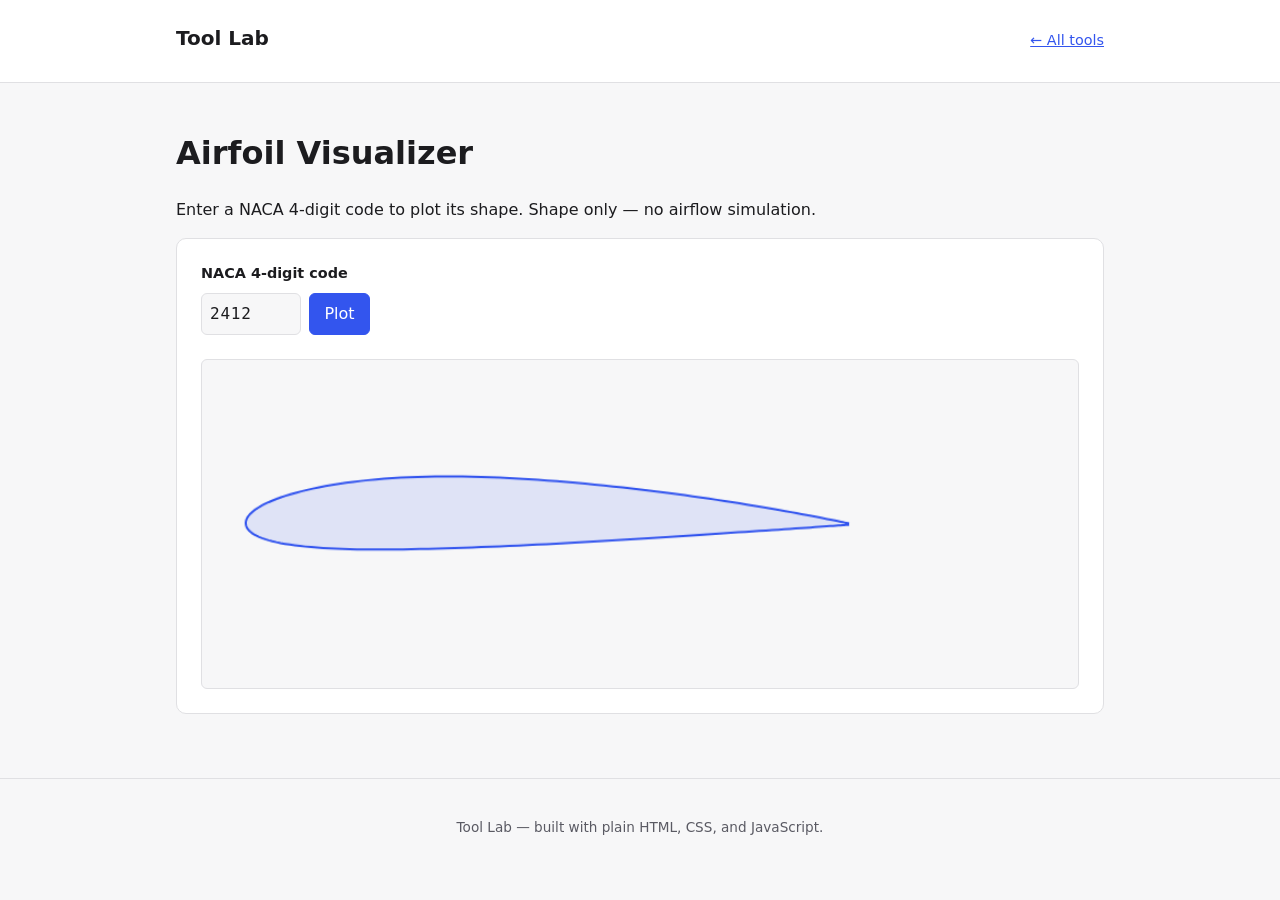
==== tools/airfoil-visualizer/index.html @ 34467fe1 "Add Tool Lab portal (phase 1): hub + color picker + airfoil visualizer Sets up the growing-collectio" ====
<!doctype html>
<html lang="en">
<head>
  <meta charset="utf-8">
  <meta name="viewport" content="width=device-width, initial-scale=1">
  <title>Airfoil Visualizer &mdash; Tool Lab</title>
  <link rel="stylesheet" href="../../assets/common.css">
  <link rel="stylesheet" href="style.css">
</head>
<body>
  <header class="site-header">
    <div class="site-header__inner">
      <a class="site-title" href="../../index.html">Tool Lab</a>
      <p class="breadcrumb"><a href="../../index.html">&larr; All tools</a></p>
    </div>
  </header>

  <main>
    <h1>Airfoil Visualizer</h1>
    <p>Enter a NACA 4-digit code to plot its shape. Shape only &mdash; no airflow simulation.</p>

    <div class="tool-panel">
      <form id="naca-form" novalidate>
        <label for="naca-code">NACA 4-digit code</label>
        <div class="code-row">
          <input type="text" id="naca-code" value="2412" inputmode="numeric" maxlength="4" pattern="\d{4}" autocomplete="off">
          <button type="submit">Plot</button>
        </div>
        <p id="naca-error" class="field-error" hidden>Enter exactly 4 digits, e.g. 2412.</p>
      </form>

      <canvas id="airfoil-canvas" width="800" height="300" aria-label="Airfoil shape plot"></canvas>
    </div>
  </main>

  <footer class="site-footer">
    <p>Tool Lab &mdash; built with plain HTML, CSS, and JavaScript.</p>
  </footer>

  <script src="script.js"></script>
</body>
</html>
---- assets/common.css ----
:root {
  --color-bg: #f7f7f8;
  --color-surface: #ffffff;
  --color-border: #e0e0e3;
  --color-text: #1c1c1f;
  --color-text-muted: #5a5a63;
  --color-accent: #3355ee;
  --color-accent-contrast: #ffffff;
  --radius: 10px;
  --space-1: 0.5rem;
  --space-2: 1rem;
  --space-3: 1.5rem;
  --space-4: 2.5rem;
  --font-sans: system-ui, -apple-system, "Segoe UI", Roboto, sans-serif;
  --font-mono: ui-monospace, SFMono-Regular, Menlo, Consolas, monospace;
}

@media (prefers-color-scheme: dark) {
  :root {
    --color-bg: #17181c;
    --color-surface: #212227;
    --color-border: #34353b;
    --color-text: #ecedf0;
    --color-text-muted: #a3a4ab;
    --color-accent: #7d93ff;
    --color-accent-contrast: #0e0e11;
  }
}

* {
  box-sizing: border-box;
}

body {
  margin: 0;
  background: var(--color-bg);
  color: var(--color-text);
  font-family: var(--font-sans);
  line-height: 1.5;
}

a {
  color: var(--color-accent);
}

.site-header {
  border-bottom: 1px solid var(--color-border);
  background: var(--color-surface);
}

.site-header__inner {
  max-width: 960px;
  margin: 0 auto;
  padding: var(--space-2) var(--space-2);
  display: flex;
  align-items: baseline;
  justify-content: space-between;
  gap: var(--space-2);
  flex-wrap: wrap;
}

.site-title {
  font-size: 1.25rem;
  font-weight: 700;
  text-decoration: none;
  color: var(--color-text);
}

.site-tagline {
  margin: 0;
  color: var(--color-text-muted);
  font-size: 0.95rem;
}

.breadcrumb {
  font-size: 0.9rem;
}

main {
  max-width: 960px;
  margin: 0 auto;
  padding: var(--space-3) var(--space-2);
}

.site-footer {
  border-top: 1px solid var(--color-border);
  color: var(--color-text-muted);
  font-size: 0.85rem;
  text-align: center;
  padding: var(--space-3) var(--space-2);
  margin-top: var(--space-4);
}

.card-grid {
  display: grid;
  grid-template-columns: repeat(auto-fill, minmax(240px, 1fr));
  gap: var(--space-2);
  padding: 0;
  margin: var(--space-3) 0 0;
  list-style: none;
}

.card {
  display: block;
  background: var(--color-surface);
  border: 1px solid var(--color-border);
  border-radius: var(--radius);
  padding: var(--space-2);
  text-decoration: none;
  color: inherit;
  transition: border-color 0.15s ease, transform 0.15s ease;
}

.card:hover,
.card:focus-visible {
  border-color: var(--color-accent);
  transform: translateY(-2px);
}

.card h2 {
  margin: 0 0 var(--space-1);
  font-size: 1.05rem;
}

.card p {
  margin: 0;
  color: var(--color-text-muted);
  font-size: 0.9rem;
}

.tool-panel {
  background: var(--color-surface);
  border: 1px solid var(--color-border);
  border-radius: var(--radius);
  padding: var(--space-3);
}

label {
  display: block;
  font-weight: 600;
  margin-bottom: var(--space-1);
  font-size: 0.9rem;
}

input[type="text"],
input[type="color"] {
  font: inherit;
  padding: 0.5rem;
  border-radius: 6px;
  border: 1px solid var(--color-border);
  background: var(--color-bg);
  color: var(--color-text);
}

button {
  font: inherit;
  cursor: pointer;
  border: 1px solid var(--color-accent);
  background: var(--color-accent);
  color: var(--color-accent-contrast);
  border-radius: 6px;
  padding: 0.5rem 0.9rem;
}

button:hover {
  filter: brightness(1.05);
}

button:focus-visible,
a:focus-visible,
input:focus-visible {
  outline: 2px solid var(--color-accent);
  outline-offset: 2px;
}

.field-error {
  color: #c0392b;
  font-size: 0.85rem;
  margin-top: var(--space-1);
}

@media (max-width: 480px) {
  .site-header__inner {
    flex-direction: column;
    align-items: flex-start;
  }
}
---- tools/airfoil-visualizer/style.css ----
.code-row {
  display: flex;
  gap: var(--space-1);
  align-items: center;
}

#naca-code {
  width: 100px;
  font-family: var(--font-mono);
  letter-spacing: 0.05em;
}

#airfoil-canvas {
  display: block;
  width: 100%;
  height: auto;
  margin-top: var(--space-3);
  background: var(--color-bg);
  border: 1px solid var(--color-border);
  border-radius: 6px;
}
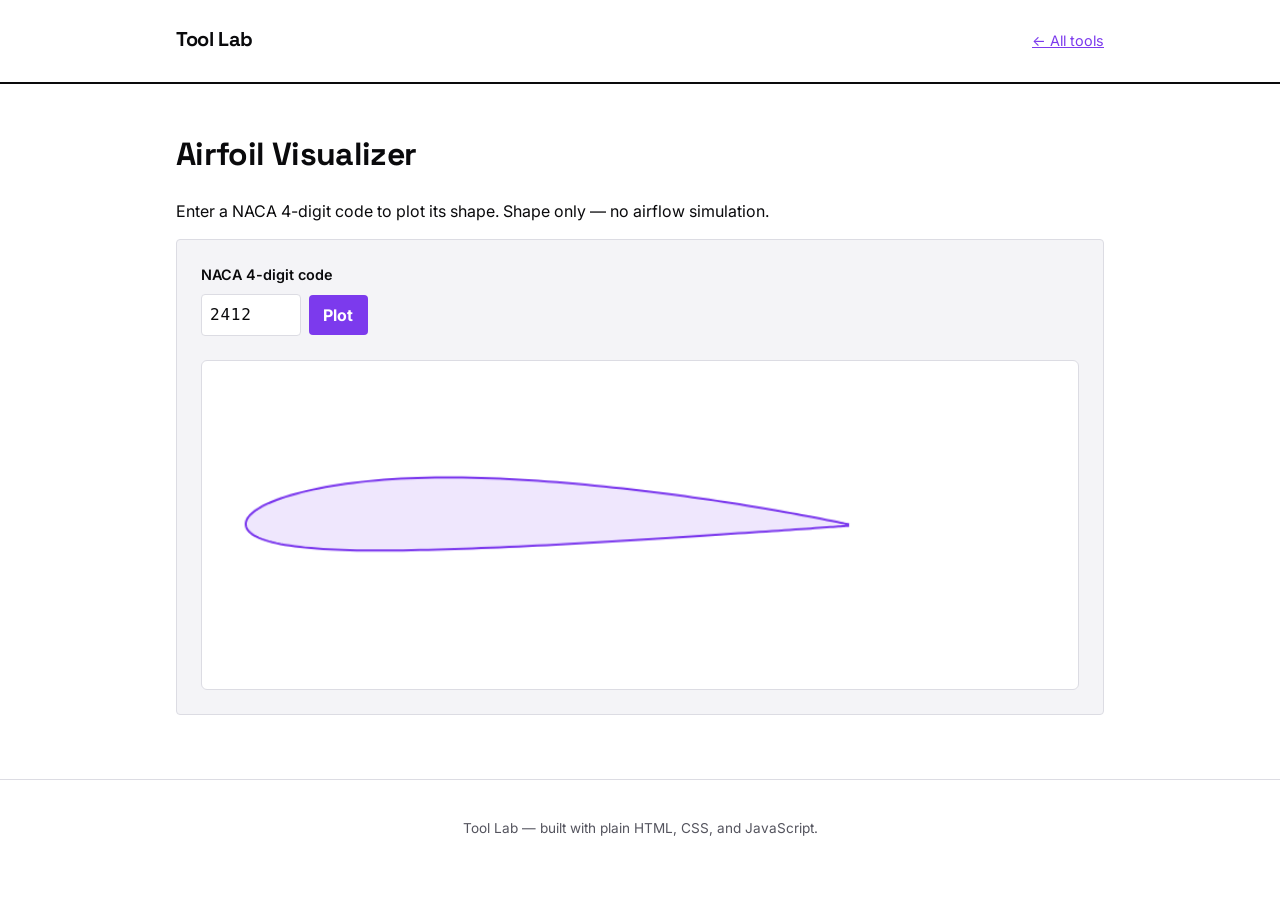
==== commit 778c6726: "Apply Bold & Modern theme (Proposal C) site-wide Replaces the placeholder palette in assets/common.c" ====
--- a/tools/airfoil-visualizer/index.html
+++ b/tools/airfoil-visualizer/index.html
@@ -4,6 +4,9 @@
   <meta charset="utf-8">
   <meta name="viewport" content="width=device-width, initial-scale=1">
   <title>Airfoil Visualizer &mdash; Tool Lab</title>
+  <link rel="preconnect" href="https://fonts.googleapis.com">
+  <link rel="preconnect" href="https://fonts.gstatic.com" crossorigin>
+  <link href="https://fonts.googleapis.com/css2?family=Inter:wght@400;600;700&family=Space+Grotesk:wght@600;700&display=swap" rel="stylesheet">
   <link rel="stylesheet" href="../../assets/common.css">
   <link rel="stylesheet" href="style.css">
 </head>
--- a/assets/common.css
+++ b/assets/common.css
@@ -1,29 +1,30 @@
 :root {
-  --color-bg: #f7f7f8;
-  --color-surface: #ffffff;
-  --color-border: #e0e0e3;
-  --color-text: #1c1c1f;
-  --color-text-muted: #5a5a63;
-  --color-accent: #3355ee;
+  --color-bg: #ffffff;
+  --color-surface: #f4f4f7;
+  --color-border: #dcdce3;
+  --color-text: #0a0a0c;
+  --color-text-muted: #54545e;
+  --color-accent: #7c3aed;
   --color-accent-contrast: #ffffff;
-  --radius: 10px;
+  --radius: 4px;
   --space-1: 0.5rem;
   --space-2: 1rem;
   --space-3: 1.5rem;
   --space-4: 2.5rem;
-  --font-sans: system-ui, -apple-system, "Segoe UI", Roboto, sans-serif;
+  --font-sans: "Inter", system-ui, -apple-system, "Segoe UI", Roboto, sans-serif;
+  --font-heading: "Space Grotesk", var(--font-sans);
   --font-mono: ui-monospace, SFMono-Regular, Menlo, Consolas, monospace;
 }
 
 @media (prefers-color-scheme: dark) {
   :root {
-    --color-bg: #17181c;
-    --color-surface: #212227;
-    --color-border: #34353b;
-    --color-text: #ecedf0;
-    --color-text-muted: #a3a4ab;
-    --color-accent: #7d93ff;
-    --color-accent-contrast: #0e0e11;
+    --color-bg: #09090b;
+    --color-surface: #161618;
+    --color-border: #2a2a2f;
+    --color-text: #f5f5f7;
+    --color-text-muted: #a3a3ad;
+    --color-accent: #a78bfa;
+    --color-accent-contrast: #0a0a0c;
   }
 }
 
@@ -43,9 +44,17 @@
   color: var(--color-accent);
 }
 
+h1,
+h2,
+h3 {
+  font-family: var(--font-heading);
+  font-weight: 700;
+  letter-spacing: -0.02em;
+}
+
 .site-header {
-  border-bottom: 1px solid var(--color-border);
-  background: var(--color-surface);
+  border-bottom: 2px solid var(--color-text);
+  background: var(--color-bg);
 }
 
 .site-header__inner {
@@ -60,8 +69,10 @@
 }
 
 .site-title {
+  font-family: var(--font-heading);
   font-size: 1.25rem;
   font-weight: 700;
+  letter-spacing: -0.02em;
   text-decoration: none;
   color: var(--color-text);
 }
@@ -103,17 +114,16 @@
 .card {
   display: block;
   background: var(--color-surface);
-  border: 1px solid var(--color-border);
+  border-top: 3px solid var(--color-accent);
   border-radius: var(--radius);
   padding: var(--space-2);
   text-decoration: none;
   color: inherit;
-  transition: border-color 0.15s ease, transform 0.15s ease;
+  transition: transform 0.15s ease;
 }
 
 .card:hover,
 .card:focus-visible {
-  border-color: var(--color-accent);
   transform: translateY(-2px);
 }
 
@@ -146,7 +156,7 @@
 input[type="color"] {
   font: inherit;
   padding: 0.5rem;
-  border-radius: 6px;
+  border-radius: var(--radius);
   border: 1px solid var(--color-border);
   background: var(--color-bg);
   color: var(--color-text);
@@ -154,16 +164,17 @@
 
 button {
   font: inherit;
+  font-weight: 700;
   cursor: pointer;
-  border: 1px solid var(--color-accent);
+  border: none;
   background: var(--color-accent);
   color: var(--color-accent-contrast);
-  border-radius: 6px;
+  border-radius: var(--radius);
   padding: 0.5rem 0.9rem;
 }
 
 button:hover {
-  filter: brightness(1.05);
+  filter: brightness(1.1);
 }
 
 button:focus-visible,
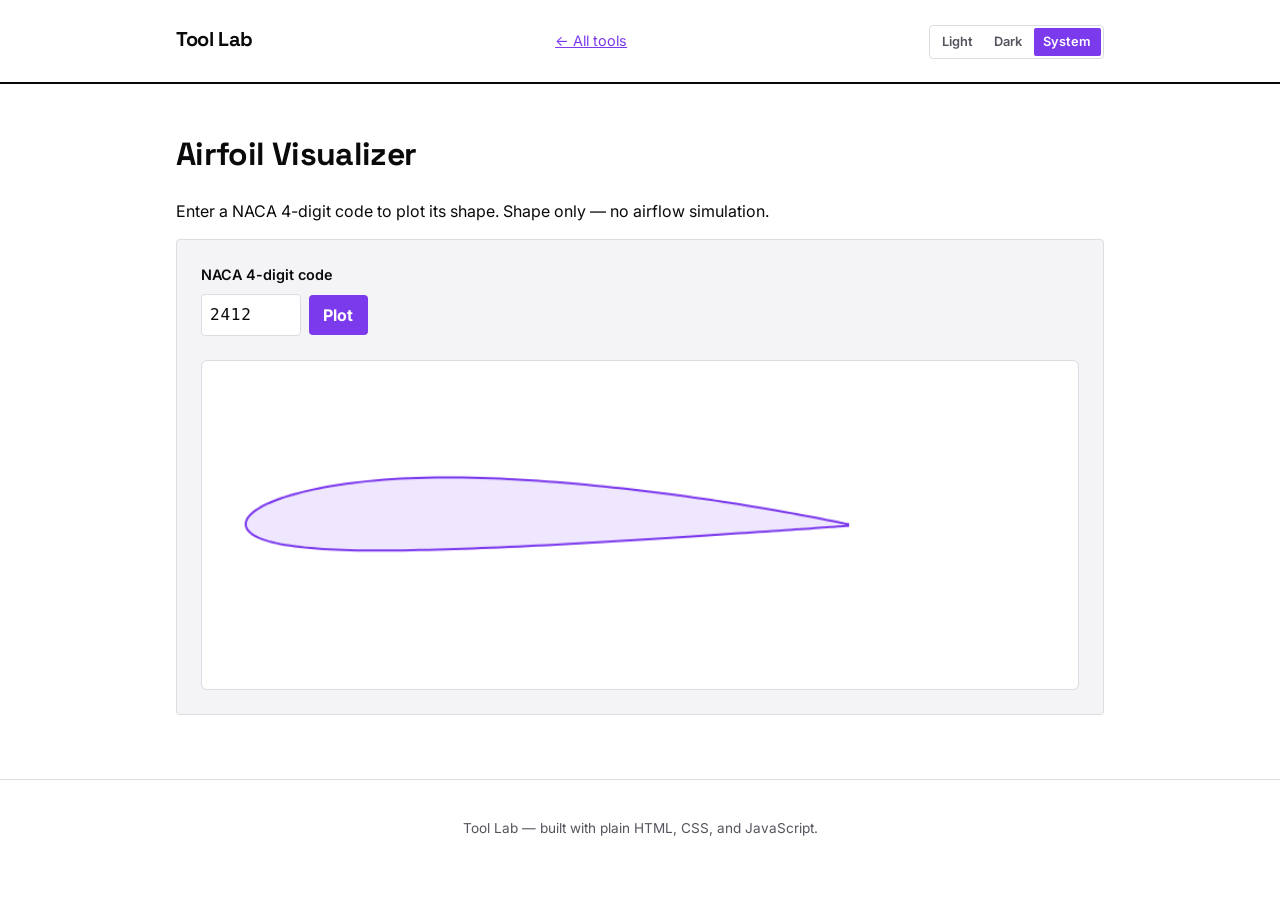
==== commit 7ed8b023: "Add light/dark/system theme selector A shared assets/theme.js applies the stored theme (data-theme a" ====
--- a/tools/airfoil-visualizer/index.html
+++ b/tools/airfoil-visualizer/index.html
@@ -4,6 +4,7 @@
   <meta charset="utf-8">
   <meta name="viewport" content="width=device-width, initial-scale=1">
   <title>Airfoil Visualizer &mdash; Tool Lab</title>
+  <script src="../../assets/theme.js"></script>
   <link rel="preconnect" href="https://fonts.googleapis.com">
   <link rel="preconnect" href="https://fonts.gstatic.com" crossorigin>
   <link href="https://fonts.googleapis.com/css2?family=Inter:wght@400;600;700&family=Space+Grotesk:wght@600;700&display=swap" rel="stylesheet">
@@ -15,6 +16,7 @@
     <div class="site-header__inner">
       <a class="site-title" href="../../index.html">Tool Lab</a>
       <p class="breadcrumb"><a href="../../index.html">&larr; All tools</a></p>
+      <div class="theme-toggle" id="theme-toggle" role="group" aria-label="Theme"></div>
     </div>
   </header>
 
--- a/assets/common.css
+++ b/assets/common.css
@@ -17,7 +17,7 @@
 }
 
 @media (prefers-color-scheme: dark) {
-  :root {
+  :root:not([data-theme="light"]) {
     --color-bg: #09090b;
     --color-surface: #161618;
     --color-border: #2a2a2f;
@@ -26,6 +26,16 @@
     --color-accent: #a78bfa;
     --color-accent-contrast: #0a0a0c;
   }
+}
+
+:root[data-theme="dark"] {
+  --color-bg: #09090b;
+  --color-surface: #161618;
+  --color-border: #2a2a2f;
+  --color-text: #f5f5f7;
+  --color-text-muted: #a3a3ad;
+  --color-accent: #a78bfa;
+  --color-accent-contrast: #0a0a0c;
 }
 
 * {
@@ -190,6 +200,35 @@
   margin-top: var(--space-1);
 }
 
+.theme-toggle {
+  display: flex;
+  gap: 2px;
+  border: 1px solid var(--color-border);
+  border-radius: var(--radius);
+  padding: 2px;
+}
+
+.theme-toggle__btn {
+  font: inherit;
+  font-weight: 600;
+  font-size: 0.8rem;
+  cursor: pointer;
+  border: none;
+  background: transparent;
+  color: var(--color-text-muted);
+  border-radius: calc(var(--radius) - 2px);
+  padding: 0.3rem 0.6rem;
+}
+
+.theme-toggle__btn:hover {
+  color: var(--color-text);
+}
+
+.theme-toggle__btn[aria-pressed="true"] {
+  background: var(--color-accent);
+  color: var(--color-accent-contrast);
+}
+
 @media (max-width: 480px) {
   .site-header__inner {
     flex-direction: column;
